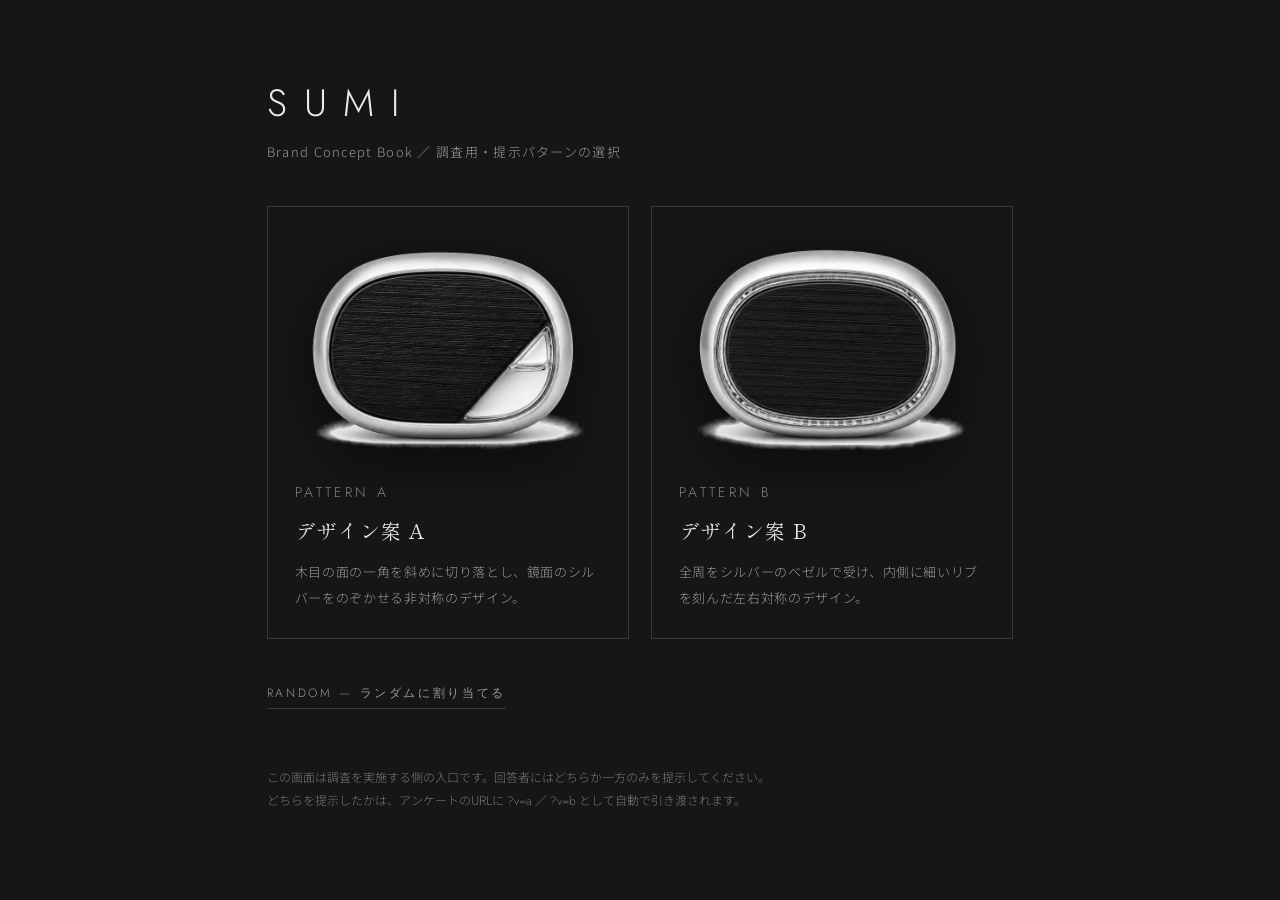
==== index.html @ 1f9c94f1 "SUMIブランドコンセプトブックをHTML化し、A/B2案の分岐を追加 iPadで見せてその場でアンケートに答えてもらう調査用の静的サイト。 Figmaで管理していた10ページのブックをコードに移し、" ====
<!DOCTYPE html>
<html lang="ja">
<head>
<meta charset="utf-8">
<meta name="viewport" content="width=device-width, initial-scale=1, viewport-fit=cover">
<meta name="apple-mobile-web-app-capable" content="yes">
<meta name="apple-mobile-web-app-status-bar-style" content="black-translucent">
<meta name="theme-color" content="#161616">
<meta name="robots" content="noindex, nofollow">
<title>SUMI — 調査用 提示パターン選択</title>
<link rel="preconnect" href="https://fonts.googleapis.com">
<link rel="preconnect" href="https://fonts.gstatic.com" crossorigin>
<link href="https://fonts.googleapis.com/css2?family=Shippori+Mincho:wght@400;500&family=Noto+Sans+JP:wght@300;400&family=Jost:wght@300;400&display=swap" rel="stylesheet">
<link rel="stylesheet" href="assets/css/book.css">
</head>
<body>
<main class="top">

  <div class="top__head">
    <div class="top__mark">SUMI</div>
    <div class="top__sub">Brand Concept Book ／ 調査用・提示パターンの選択</div>
  </div>

  <div class="choices">
    <a class="choice" href="a/">
      <div class="choice__img"><img src="assets/img/product-a.png" alt="デザイン案 A"></div>
      <div class="choice__k">PATTERN A</div>
      <div class="choice__t">デザイン案 A</div>
      <div class="choice__d">木目の面の一角を斜めに切り落とし、鏡面のシルバーをのぞかせる非対称のデザイン。</div>
    </a>

    <a class="choice" href="b/">
      <div class="choice__img"><img src="assets/img/product-b.png" alt="デザイン案 B"></div>
      <div class="choice__k">PATTERN B</div>
      <div class="choice__t">デザイン案 B</div>
      <div class="choice__d">全周をシルバーのベゼルで受け、内側に細いリブを刻んだ左右対称のデザイン。</div>
    </a>
  </div>

  <a class="top__random" href="#" id="random">RANDOM — ランダムに割り当てる</a>

  <p class="top__note">
    この画面は調査を実施する側の入口です。回答者にはどちらか一方のみを提示してください。<br>
    どちらを提示したかは、アンケートのURLに <span class="latin">?v=a</span> ／ <span class="latin">?v=b</span> として自動で引き渡されます。
  </p>

</main>

<script>
  // 提示パターンの偏りを避けたいときのランダム割り当て
  document.getElementById("random").addEventListener("click", function (e) {
    e.preventDefault();
    location.href = Math.random() < 0.5 ? "a/" : "b/";
  });
</script>
</body>
</html>
---- assets/css/book.css ----
/* =========================================================================
   SUMI Brand Concept Book — スタイル
   黒地・明朝見出し・広い字間。iPad（横持ち／縦持ち）での閲覧を前提にする。
   ========================================================================= */

:root {
  --bg: #161616;
  --ink: #edeae5;
  --ink-60: rgba(237, 234, 229, 0.62);
  --ink-45: rgba(237, 234, 229, 0.45);
  --hair: rgba(237, 234, 229, 0.16);
  --hair-strong: rgba(237, 234, 229, 0.32);

  --serif: "Shippori Mincho", "Hiragino Mincho ProN", "Yu Mincho", serif;
  --sans: "Noto Sans JP", "Hiragino Sans", sans-serif;
  --latin: "Jost", "Helvetica Neue", sans-serif;

  /* ページ内の左右余白。画面幅に応じて伸縮させる */
  --pad-x: clamp(28px, 6vw, 88px);
  --pad-y: clamp(28px, 5vh, 64px);
  --measure: 34em;
}

* { box-sizing: border-box; }

html, body {
  margin: 0;
  height: 100%;
  background: var(--bg);
  color: var(--ink);
  font-family: var(--sans);
  font-weight: 300;
  -webkit-font-smoothing: antialiased;
  -webkit-text-size-adjust: 100%;
  overscroll-behavior: none;
}

/* iPadで本文を長押ししたときの選択・コールアウトを抑える（誤操作防止） */
body.book {
  -webkit-touch-callout: none;
  -webkit-user-select: none;
  user-select: none;
}

/* ---------- 横めくりビューアー ---------- */
.pager {
  display: flex;
  height: 100dvh;
  overflow-x: auto;
  overflow-y: hidden;
  scroll-snap-type: x mandatory;
  scroll-behavior: smooth;
  -webkit-overflow-scrolling: touch;
  scrollbar-width: none;
}
.pager::-webkit-scrollbar { display: none; }

.page {
  position: relative;
  flex: 0 0 100vw;
  width: 100vw;
  height: 100dvh;
  scroll-snap-align: center;
  scroll-snap-stop: always;
  padding: var(--pad-y) var(--pad-x);
  display: flex;
  flex-direction: column;
  overflow: hidden;
}

/* 内容が縦に収まらない場合だけ、そのページ内で縦スクロールを許す */
.page__body {
  flex: 1 1 auto;
  min-height: 0;
  overflow-y: auto;
  display: flex;
  flex-direction: column;
  justify-content: center;
  gap: clamp(18px, 3.2vh, 34px);
  padding-block: clamp(12px, 2vh, 28px);
}
.page__body::-webkit-scrollbar { display: none; }

.wrap { width: 100%; max-width: min(46em, 100%); }

/* ---------- ヘッダー / フッター ---------- */
.head {
  flex: 0 0 auto;
  display: flex;
  align-items: baseline;
  justify-content: space-between;
  gap: 16px;
  padding-bottom: clamp(10px, 1.6vh, 18px);
  border-bottom: 1px solid var(--hair);
}
.head__jp { font-size: clamp(11px, 1.15vw, 13px); letter-spacing: 0.14em; opacity: 0.8; }
.head__en {
  font-family: var(--latin); font-weight: 300;
  font-size: clamp(11px, 1.15vw, 13px); letter-spacing: 0.22em; opacity: 0.5;
}

.foot {
  flex: 0 0 auto;
  display: flex;
  align-items: center;
  justify-content: space-between;
  gap: 16px;
  padding-top: clamp(8px, 1.4vh, 16px);
}
.foot__mark {
  font-family: var(--latin); font-weight: 300;
  font-size: clamp(13px, 1.4vw, 16px); letter-spacing: 0.42em; opacity: 0.75;
}
.foot__folio {
  font-family: var(--latin); font-weight: 300;
  font-size: clamp(9px, 1vw, 11px); letter-spacing: 0.2em; opacity: 0.42;
}

/* ---------- 文字組み ---------- */
.display {
  font-family: var(--serif);
  font-weight: 400;
  font-size: clamp(21px, 2.55vw, 34px);
  line-height: 1.8;
  letter-spacing: 0.06em;
  white-space: pre-line;
  max-width: 22em;
  margin: 0;
}
.display--sm { font-size: clamp(18px, 2vw, 26px); }

.lead, .body {
  font-size: clamp(13px, 1.25vw, 16px);
  line-height: 2.15;
  letter-spacing: 0.06em;
  color: var(--ink-60);
  white-space: pre-line;
  max-width: var(--measure);
  margin: 0;
}
.body + .body { margin-top: 1.2em; }

.note {
  font-size: clamp(10px, 1vw, 12px);
  line-height: 1.9;
  letter-spacing: 0.04em;
  color: var(--ink-45);
  margin: 0;
}

.mincho { font-family: var(--serif); font-weight: 400; letter-spacing: 0.08em; }
.latin { font-family: var(--latin); font-weight: 300; }

.tick { width: 40px; height: 1px; background: var(--hair-strong); border: 0; margin: 0; }

/* ---------- 各ページ固有 ---------- */

/* 表紙 */
.cover { justify-content: flex-end; padding: 0; }
.cover__photo {
  position: absolute; inset: 0;
  display: flex; align-items: center; justify-content: center;
  overflow: hidden;
}
.cover__photo img {
  width: min(62%, 520px);
  max-height: 62%;
  object-fit: contain;
  transform: translateY(-6%);
  filter: drop-shadow(0 26px 40px rgba(0,0,0,0.55));
}
.cover__scrim {
  position: absolute; inset: 0;
  background: linear-gradient(to bottom, rgba(22,22,22,0) 35%, rgba(22,22,22,0.85) 72%, #161616 100%);
}
.cover__inner {
  position: relative;
  padding: var(--pad-y) var(--pad-x);
  display: flex; flex-direction: column; gap: clamp(14px, 2vh, 22px);
  width: 100%;
}
.cover__mark {
  font-family: var(--latin); font-weight: 300;
  font-size: clamp(26px, 3.4vw, 44px); letter-spacing: 0.44em;
}
.cover__tag {
  font-family: var(--serif);
  font-size: clamp(14px, 1.5vw, 19px); line-height: 1.9; letter-spacing: 0.08em;
}
.cover__meta {
  display: flex; justify-content: space-between; align-items: baseline;
  gap: 16px; padding-top: clamp(8px, 1.4vh, 16px);
}
.cover__meta span:first-child {
  font-family: var(--latin); font-weight: 300;
  font-size: clamp(10px, 1vw, 12px); letter-spacing: 0.24em; opacity: 0.55;
}
.cover__meta span:last-child { font-size: clamp(9px, 0.95vw, 11px); letter-spacing: 0.08em; opacity: 0.45; }

/* 仕様リスト（はじめに） */
.specs { width: 100%; max-width: var(--measure); border-top: 1px solid var(--hair); }
.specs__row {
  display: flex; align-items: baseline; justify-content: space-between; gap: 16px;
  padding: clamp(13px, 2vh, 20px) 0;
  border-bottom: 1px solid var(--hair);
}
.specs__k { font-family: var(--latin); font-weight: 300; font-size: clamp(9px, 0.95vw, 11px); letter-spacing: 0.22em; opacity: 0.42; }
.specs__v { font-size: clamp(12px, 1.15vw, 14px); letter-spacing: 0.06em; }

/* Value */
.values { width: 100%; max-width: var(--measure); border-top: 1px solid var(--hair); }
.value {
  display: grid;
  grid-template-columns: 3.2em 1fr;
  gap: 0 clamp(10px, 1.6vw, 18px);
  padding: clamp(14px, 2.4vh, 26px) 0;
  border-bottom: 1px solid var(--hair);
}
.value__num { font-family: var(--latin); font-weight: 300; font-size: clamp(10px, 1vw, 12px); letter-spacing: 0.2em; opacity: 0.4; padding-top: 0.4em; }
.value__en { font-family: var(--latin); font-weight: 300; font-size: clamp(14px, 1.5vw, 18px); letter-spacing: 0.16em; }
.value__jp { font-family: var(--serif); font-size: clamp(15px, 1.6vw, 19px); letter-spacing: 0.08em; margin-top: 0.25em; }
.value__desc { font-size: clamp(11px, 1.1vw, 13px); line-height: 2; letter-spacing: 0.05em; color: var(--ink-60); margin-top: 0.7em; }

/* 名前の由来 */
.name__mark { font-family: var(--latin); font-weight: 300; font-size: clamp(34px, 5vw, 62px); letter-spacing: 0.34em; }
.name__reading { font-family: var(--serif); font-size: clamp(12px, 1.2vw, 15px); letter-spacing: 0.14em; opacity: 0.55; margin-top: 0.4em; }
.terms { width: 100%; max-width: var(--measure); border-top: 1px solid var(--hair); }
.term {
  display: grid; grid-template-columns: 5.5em 1fr; gap: 0 clamp(12px, 2vw, 24px);
  padding: clamp(14px, 2.4vh, 26px) 0; border-bottom: 1px solid var(--hair);
}
.term__k { font-family: var(--serif); font-weight: 500; font-size: clamp(16px, 1.8vw, 21px); letter-spacing: 0.08em; }
.term__v { font-size: clamp(11px, 1.1vw, 13px); line-height: 2.1; letter-spacing: 0.05em; color: var(--ink-60); }

/* プロダクト */
.product { display: grid; gap: clamp(16px, 3vh, 30px); align-items: center; width: 100%; }
@media (min-aspect-ratio: 1/1) and (min-width: 820px) {
  .product { grid-template-columns: 1fr 1fr; gap: clamp(24px, 4vw, 56px); max-width: none; }
}
.product__figure {
  display: flex; align-items: center; justify-content: center;
  min-height: 0;
}
.product__figure img {
  width: 100%; max-width: 420px;
  max-height: min(46vh, 420px);
  object-fit: contain;
  filter: drop-shadow(0 18px 30px rgba(0,0,0,0.5));
}
.product__text { display: flex; flex-direction: column; gap: clamp(12px, 2vh, 20px); }
.points { border-top: 1px solid var(--hair); }
.point {
  display: flex; align-items: baseline; justify-content: space-between; gap: 14px;
  padding: clamp(9px, 1.5vh, 14px) 0; border-bottom: 1px solid var(--hair);
}
.point__k { font-family: var(--latin); font-weight: 300; font-size: clamp(9px, 0.95vw, 11px); letter-spacing: 0.22em; opacity: 0.42; }
.point__v { font-size: clamp(11px, 1.1vw, 13px); letter-spacing: 0.05em; }

/* 車内での佇まい（画像未生成時のプレースホルダー付き） */
.incar__frame {
  width: 100%; aspect-ratio: 16 / 9;
  border: 1px solid var(--hair);
  display: flex; align-items: center; justify-content: center;
  overflow: hidden;
  max-height: 48vh;
}
.incar__frame img { width: 100%; height: 100%; object-fit: cover; }
.incar__placeholder { font-size: clamp(10px, 1vw, 12px); letter-spacing: 0.08em; color: var(--ink-45); }

/* 香り */
.keywords { display: flex; flex-wrap: wrap; gap: clamp(16px, 3vw, 40px); border-top: 1px solid var(--hair); border-bottom: 1px solid var(--hair); padding: clamp(12px, 2vh, 20px) 0; }
.keywords span { font-family: var(--serif); font-size: clamp(14px, 1.5vw, 18px); letter-spacing: 0.1em; opacity: 0.88; }

/* 価格 */
.price { font-family: var(--latin); font-weight: 300; font-size: clamp(30px, 4.4vw, 56px); letter-spacing: 0.04em; }
.price__label { font-size: clamp(11px, 1.1vw, 13px); letter-spacing: 0.1em; color: var(--ink-60); }

/* アンケート */
.cta {
  display: flex; align-items: center; justify-content: space-between; gap: 20px;
  width: 100%; max-width: var(--measure);
  padding: clamp(18px, 3vh, 30px) clamp(18px, 3vw, 32px);
  border: 1px solid var(--hair-strong);
  background: rgba(237, 234, 229, 0.05);
  color: inherit; text-decoration: none;
  transition: background 160ms ease, border-color 160ms ease;
}
.cta:active { background: rgba(237, 234, 229, 0.11); border-color: var(--ink-45); }
.cta__main { font-family: var(--serif); font-weight: 500; font-size: clamp(15px, 1.7vw, 20px); letter-spacing: 0.08em; }
.cta__sub { font-size: clamp(10px, 1vw, 12px); letter-spacing: 0.08em; color: var(--ink-60); margin-top: 0.5em; }
.cta__arrow { font-family: var(--latin); font-size: clamp(16px, 2vw, 22px); opacity: 0.6; }
.cta[aria-disabled="true"] { opacity: 0.5; pointer-events: none; }

/* ---------- ナビゲーション ---------- */
.nav-zone {
  position: fixed; top: 0; bottom: 0; width: clamp(56px, 9vw, 110px);
  z-index: 5; background: transparent; border: 0; cursor: pointer;
  -webkit-tap-highlight-color: transparent;
}
.nav-zone--prev { left: 0; }
.nav-zone--next { right: 0; }
.nav-zone:disabled { pointer-events: none; }

.progress {
  position: fixed; left: 0; right: 0; bottom: 0; height: 2px;
  background: rgba(237, 234, 229, 0.1); z-index: 6;
}
.progress__bar { height: 100%; width: 0; background: var(--ink-45); transition: width 240ms ease; }

.hint {
  position: fixed; bottom: clamp(14px, 2.4vh, 26px); left: 50%; transform: translateX(-50%);
  font-family: var(--latin); font-size: 10px; letter-spacing: 0.24em;
  color: var(--ink-45); z-index: 6; pointer-events: none;
  transition: opacity 500ms ease;
}
.hint[hidden] { display: block !important; opacity: 0; }

/* ---------- TOP（実施者用の分岐画面） ---------- */
.top {
  min-height: 100dvh; display: flex; flex-direction: column; justify-content: center;
  gap: clamp(28px, 5vh, 56px); padding: var(--pad-y) var(--pad-x);
  max-width: 900px; margin: 0 auto;
}
.top__head { display: flex; flex-direction: column; gap: 12px; }
.top__mark { font-family: var(--latin); font-weight: 300; font-size: clamp(24px, 3vw, 38px); letter-spacing: 0.44em; }
.top__sub { font-size: clamp(11px, 1.1vw, 13px); letter-spacing: 0.1em; color: var(--ink-60); }
.choices { display: grid; gap: clamp(14px, 2.4vh, 22px); grid-template-columns: 1fr; }
@media (min-width: 720px) { .choices { grid-template-columns: 1fr 1fr; } }
.choice {
  display: flex; flex-direction: column; gap: 14px;
  padding: clamp(18px, 3vh, 28px);
  border: 1px solid var(--hair); color: inherit; text-decoration: none;
  transition: border-color 160ms ease, background 160ms ease;
}
.choice:active { border-color: var(--ink-45); background: rgba(237, 234, 229, 0.05); }
.choice__img { display: flex; align-items: center; justify-content: center; height: clamp(150px, 26vh, 260px); }
.choice__img img { max-width: 100%; max-height: 100%; object-fit: contain; filter: drop-shadow(0 14px 24px rgba(0,0,0,0.5)); }
.choice__k { font-family: var(--latin); font-weight: 300; font-size: clamp(12px, 1.2vw, 14px); letter-spacing: 0.24em; opacity: 0.5; }
.choice__t { font-family: var(--serif); font-size: clamp(15px, 1.7vw, 20px); letter-spacing: 0.08em; }
.choice__d { font-size: clamp(11px, 1.1vw, 13px); line-height: 2; letter-spacing: 0.05em; color: var(--ink-60); }
.top__random {
  align-self: flex-start;
  font-family: var(--latin); font-size: clamp(10px, 1vw, 12px); letter-spacing: 0.22em;
  color: var(--ink-60); text-decoration: none;
  border-bottom: 1px solid var(--hair); padding-bottom: 6px;
}
.top__note { font-size: clamp(10px, 1vw, 12px); line-height: 1.9; color: var(--ink-45); }
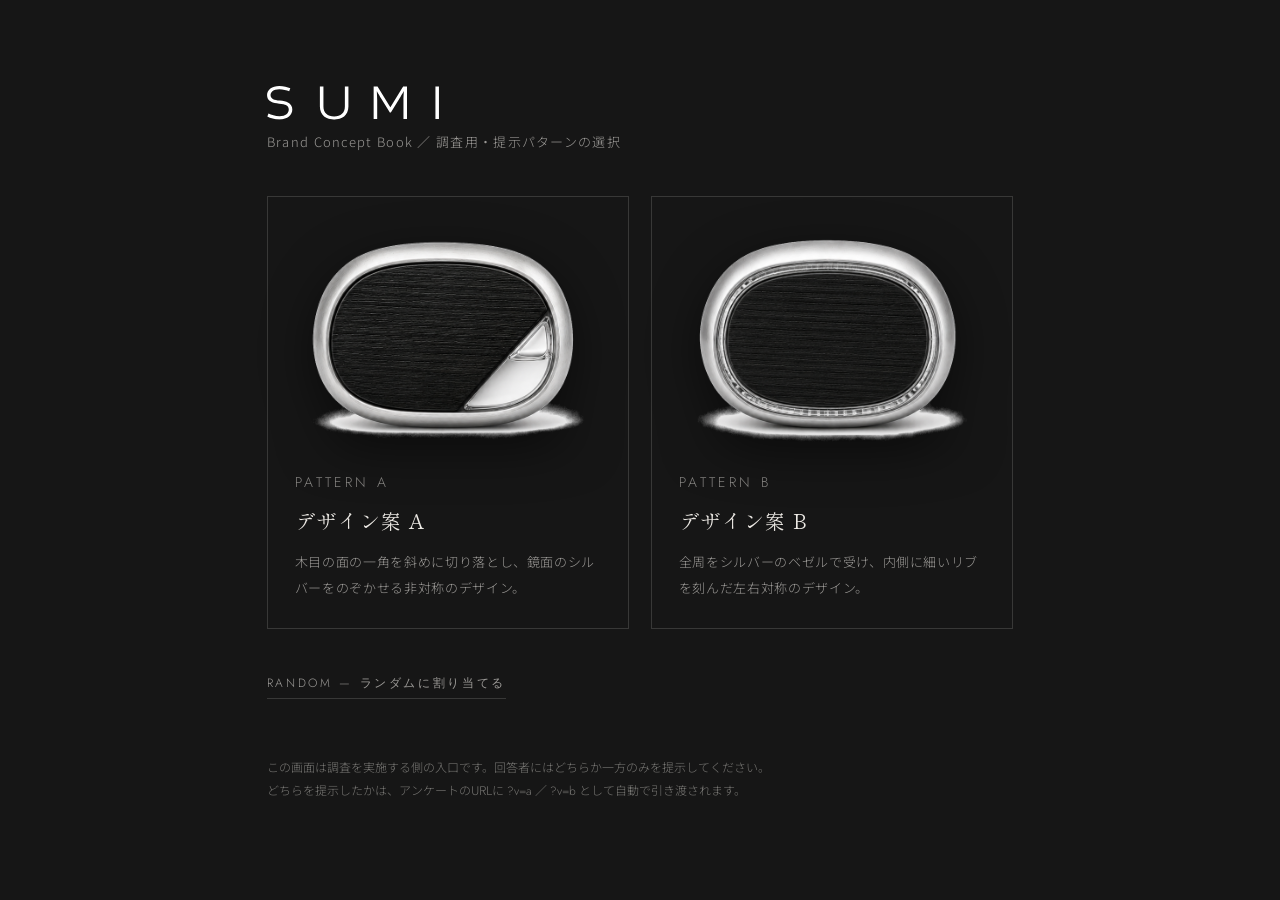
==== commit 7025af1a: "SUMIロゴを公式SVGに差し替え、使用ルールを明文化 これまで表紙・フッター・名前の由来ページ・TOPのロゴを Jost の文字組みで 代用していたが、ブランドイメージの一貫性が最優先という方針にも" ====
--- a/index.html
+++ b/index.html
@@ -17,7 +17,7 @@
 <main class="top">
 
   <div class="top__head">
-    <div class="top__mark">SUMI</div>
+    <div class="top__mark"><img class="logo" src="assets/img/logo-white.svg" alt="SUMI"></div>
     <div class="top__sub">Brand Concept Book ／ 調査用・提示パターンの選択</div>
   </div>
 
--- a/assets/css/book.css
+++ b/assets/css/book.css
@@ -107,10 +107,7 @@
   gap: 16px;
   padding-top: clamp(8px, 1.4vh, 16px);
 }
-.foot__mark {
-  font-family: var(--latin); font-weight: 300;
-  font-size: clamp(13px, 1.4vw, 16px); letter-spacing: 0.42em; opacity: 0.75;
-}
+.foot__mark { width: clamp(52px, 6.5vw, 74px); opacity: 0.75; }
 .foot__folio {
   font-family: var(--latin); font-weight: 300;
   font-size: clamp(9px, 1vw, 11px); letter-spacing: 0.2em; opacity: 0.42;
@@ -153,6 +150,9 @@
 
 .tick { width: 40px; height: 1px; background: var(--hair-strong); border: 0; margin: 0; }
 
+/* ロゴ。必ず assets/img/logo-*.svg（Figma書き出しの公式データ）を使う */
+.logo { display: block; width: 100%; height: auto; }
+
 /* ---------- 各ページ固有 ---------- */
 
 /* 表紙 */
@@ -179,10 +179,7 @@
   display: flex; flex-direction: column; gap: clamp(14px, 2vh, 22px);
   width: 100%;
 }
-.cover__mark {
-  font-family: var(--latin); font-weight: 300;
-  font-size: clamp(26px, 3.4vw, 44px); letter-spacing: 0.44em;
-}
+.cover__mark { width: clamp(126px, 16vw, 196px); }
 .cover__tag {
   font-family: var(--serif);
   font-size: clamp(14px, 1.5vw, 19px); line-height: 1.9; letter-spacing: 0.08em;
@@ -222,7 +219,7 @@
 .value__desc { font-size: clamp(11px, 1.1vw, 13px); line-height: 2; letter-spacing: 0.05em; color: var(--ink-60); margin-top: 0.7em; }
 
 /* 名前の由来 */
-.name__mark { font-family: var(--latin); font-weight: 300; font-size: clamp(34px, 5vw, 62px); letter-spacing: 0.34em; }
+.name__mark { display: block; width: clamp(168px, 26vw, 292px); }
 .name__reading { font-family: var(--serif); font-size: clamp(12px, 1.2vw, 15px); letter-spacing: 0.14em; opacity: 0.55; margin-top: 0.4em; }
 .terms { width: 100%; max-width: var(--measure); border-top: 1px solid var(--hair); }
 .term {
@@ -322,7 +319,7 @@
   max-width: 900px; margin: 0 auto;
 }
 .top__head { display: flex; flex-direction: column; gap: 12px; }
-.top__mark { font-family: var(--latin); font-weight: 300; font-size: clamp(24px, 3vw, 38px); letter-spacing: 0.44em; }
+.top__mark { width: clamp(112px, 14vw, 172px); }
 .top__sub { font-size: clamp(11px, 1.1vw, 13px); letter-spacing: 0.1em; color: var(--ink-60); }
 .choices { display: grid; gap: clamp(14px, 2.4vh, 22px); grid-template-columns: 1fr; }
 @media (min-width: 720px) { .choices { grid-template-columns: 1fr 1fr; } }
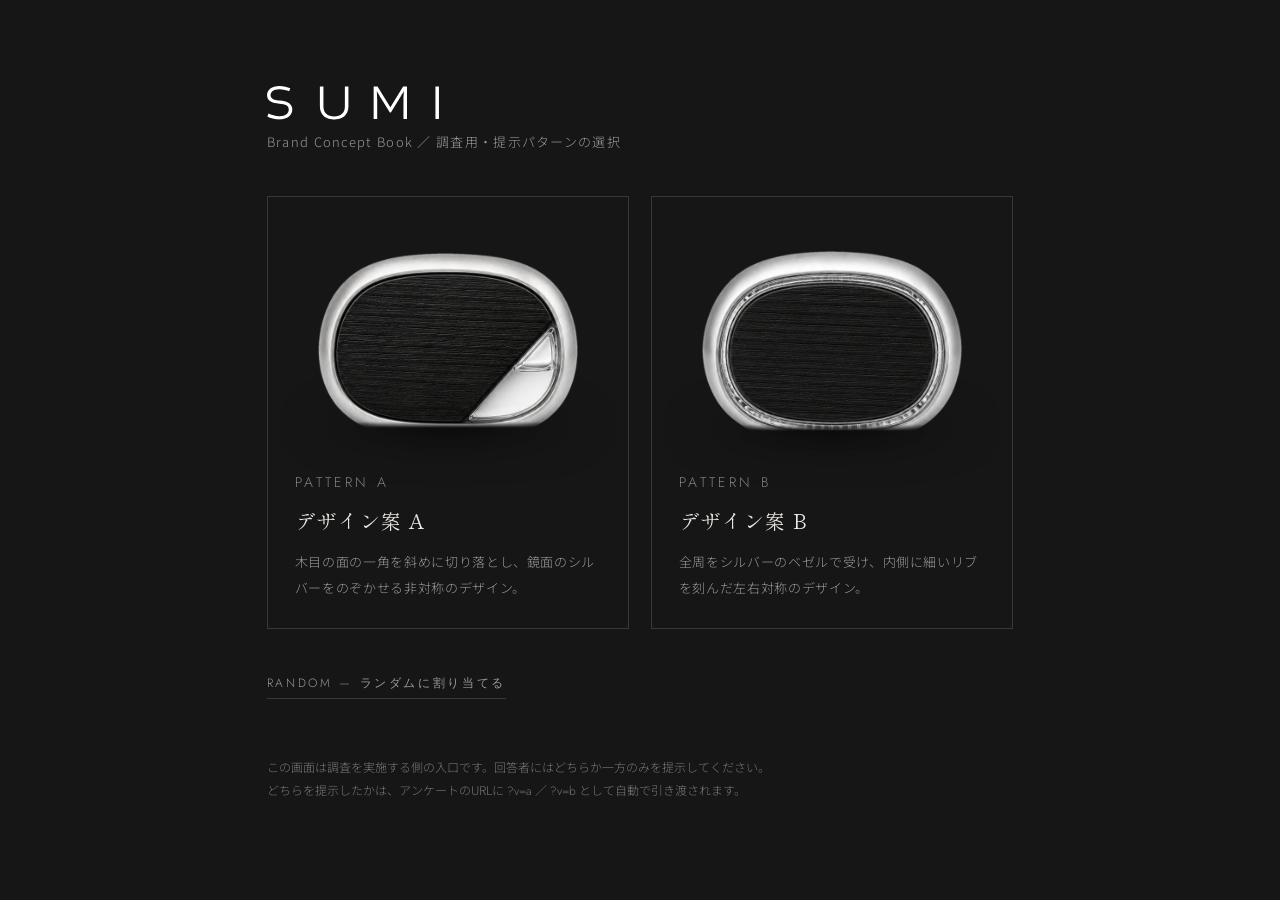
==== commit 29d480e1: "製品画像を完全に切り抜き、影をCSSで作り直す これまでの切り抜きは、元画像に焼き込まれた白背景用のドロップシャドウを 製品と一緒に残していたため、黒地では製品の下に灰色の溜まりとして見えていた。  " ====
--- a/index.html
+++ b/index.html
@@ -23,14 +23,14 @@
 
   <div class="choices">
     <a class="choice" href="a/">
-      <div class="choice__img"><img src="assets/img/product-a.png" alt="デザイン案 A"></div>
+      <div class="choice__img"><span class="shot"><img src="assets/img/product-a.png" alt="デザイン案 A"></span></div>
       <div class="choice__k">PATTERN A</div>
       <div class="choice__t">デザイン案 A</div>
       <div class="choice__d">木目の面の一角を斜めに切り落とし、鏡面のシルバーをのぞかせる非対称のデザイン。</div>
     </a>
 
     <a class="choice" href="b/">
-      <div class="choice__img"><img src="assets/img/product-b.png" alt="デザイン案 B"></div>
+      <div class="choice__img"><span class="shot"><img src="assets/img/product-b.png" alt="デザイン案 B"></span></div>
       <div class="choice__k">PATTERN B</div>
       <div class="choice__t">デザイン案 B</div>
       <div class="choice__d">全周をシルバーのベゼルで受け、内側に細いリブを刻んだ左右対称のデザイン。</div>
--- a/assets/css/book.css
+++ b/assets/css/book.css
@@ -153,6 +153,32 @@
 /* ロゴ。必ず assets/img/logo-*.svg（Figma書き出しの公式データ）を使う */
 .logo { display: block; width: 100%; height: auto; }
 
+/* 製品画像。元画像に焼き込まれた白背景用の影は切り抜きで除いてあるので、
+   黒地に合う影をここで作る。手前から順に、接地影（::after）と
+   広く薄いアンビエント（::before）の2層。 */
+.shot { position: relative; display: inline-block; line-height: 0; }
+.shot img { position: relative; z-index: 1; display: block; width: 100%; height: auto; }
+.shot::before,
+.shot::after {
+  content: "";
+  position: absolute;
+  left: 50%;
+  transform: translateX(-50%);
+  border-radius: 50%;
+  z-index: 0;
+  pointer-events: none;
+}
+.shot::before {
+  width: 118%; height: 24%; bottom: -10%;
+  background: radial-gradient(closest-side, rgba(0, 0, 0, 0.62), rgba(0, 0, 0, 0) 100%);
+  filter: blur(20px);
+}
+.shot::after {
+  width: 66%; height: 8%; bottom: -2%;
+  background: radial-gradient(closest-side, rgba(0, 0, 0, 0.95), rgba(0, 0, 0, 0) 100%);
+  filter: blur(8px);
+}
+
 /* ---------- 各ページ固有 ---------- */
 
 /* 表紙 */
@@ -162,12 +188,10 @@
   display: flex; align-items: center; justify-content: center;
   overflow: hidden;
 }
-.cover__photo img {
-  width: min(62%, 520px);
-  max-height: 62%;
-  object-fit: contain;
+.cover__photo .shot {
+  /* 高さは幅から決まるので、縦に溢れないよう vh でも上限をかける */
+  width: min(62%, 520px, 74vh);
   transform: translateY(-6%);
-  filter: drop-shadow(0 26px 40px rgba(0,0,0,0.55));
 }
 .cover__scrim {
   position: absolute; inset: 0;
@@ -238,12 +262,7 @@
   display: flex; align-items: center; justify-content: center;
   min-height: 0;
 }
-.product__figure img {
-  width: 100%; max-width: 420px;
-  max-height: min(46vh, 420px);
-  object-fit: contain;
-  filter: drop-shadow(0 18px 30px rgba(0,0,0,0.5));
-}
+.product__figure .shot { width: min(100%, 420px, 60vh); }
 .product__text { display: flex; flex-direction: column; gap: clamp(12px, 2vh, 20px); }
 .points { border-top: 1px solid var(--hair); }
 .point {
@@ -331,7 +350,7 @@
 }
 .choice:active { border-color: var(--ink-45); background: rgba(237, 234, 229, 0.05); }
 .choice__img { display: flex; align-items: center; justify-content: center; height: clamp(150px, 26vh, 260px); }
-.choice__img img { max-width: 100%; max-height: 100%; object-fit: contain; filter: drop-shadow(0 14px 24px rgba(0,0,0,0.5)); }
+.choice__img .shot { width: min(88%, 260px); }
 .choice__k { font-family: var(--latin); font-weight: 300; font-size: clamp(12px, 1.2vw, 14px); letter-spacing: 0.24em; opacity: 0.5; }
 .choice__t { font-family: var(--serif); font-size: clamp(15px, 1.7vw, 20px); letter-spacing: 0.08em; }
 .choice__d { font-size: clamp(11px, 1.1vw, 13px); line-height: 2; letter-spacing: 0.05em; color: var(--ink-60); }
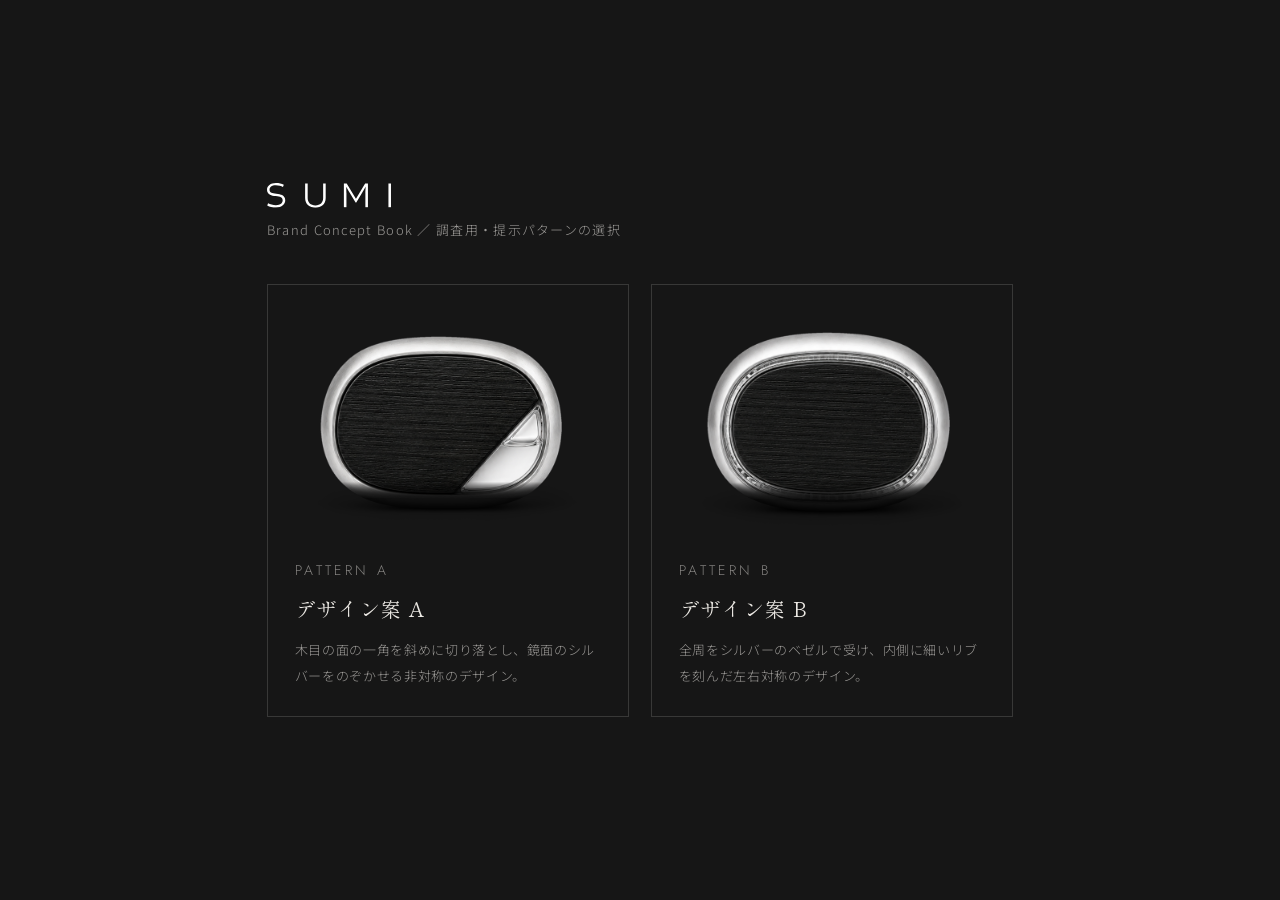
==== commit ec00c0eb: "TOPの不要テキストを削除、本文をコンテンツ幅へ、各ページに世界観カットを追加 - TOP: ランダム割り当てのリンクと運用注記を削除 - ロゴを全体的に縮小（表紙・フッター・TOP） - 本文の行長" ====
--- a/index.html
+++ b/index.html
@@ -37,21 +37,6 @@
     </a>
   </div>
 
-  <a class="top__random" href="#" id="random">RANDOM — ランダムに割り当てる</a>
-
-  <p class="top__note">
-    この画面は調査を実施する側の入口です。回答者にはどちらか一方のみを提示してください。<br>
-    どちらを提示したかは、アンケートのURLに <span class="latin">?v=a</span> ／ <span class="latin">?v=b</span> として自動で引き渡されます。
-  </p>
-
 </main>
-
-<script>
-  // 提示パターンの偏りを避けたいときのランダム割り当て
-  document.getElementById("random").addEventListener("click", function (e) {
-    e.preventDefault();
-    location.href = Math.random() < 0.5 ? "a/" : "b/";
-  });
-</script>
 </body>
 </html>
--- a/assets/css/book.css
+++ b/assets/css/book.css
@@ -18,7 +18,7 @@
   /* ページ内の左右余白。画面幅に応じて伸縮させる */
   --pad-x: clamp(28px, 6vw, 88px);
   --pad-y: clamp(28px, 5vh, 64px);
-  --measure: 34em;
+  --measure: 100%;
 }
 
 * { box-sizing: border-box; }
@@ -81,7 +81,7 @@
 }
 .page__body::-webkit-scrollbar { display: none; }
 
-.wrap { width: 100%; max-width: min(46em, 100%); }
+.wrap { width: 100%; max-width: 100%; }
 
 /* ---------- ヘッダー / フッター ---------- */
 .head {
@@ -107,7 +107,7 @@
   gap: 16px;
   padding-top: clamp(8px, 1.4vh, 16px);
 }
-.foot__mark { width: clamp(52px, 6.5vw, 74px); opacity: 0.75; }
+.foot__mark { width: clamp(40px, 4.6vw, 54px); opacity: 0.7; }
 .foot__folio {
   font-family: var(--latin); font-weight: 300;
   font-size: clamp(9px, 1vw, 11px); letter-spacing: 0.2em; opacity: 0.42;
@@ -121,7 +121,6 @@
   line-height: 1.8;
   letter-spacing: 0.06em;
   white-space: pre-line;
-  max-width: 22em;
   margin: 0;
 }
 .display--sm { font-size: clamp(18px, 2vw, 26px); }
@@ -129,6 +128,8 @@
 .lead, .body {
   font-size: clamp(13px, 1.25vw, 16px);
   line-height: 2.15;
+  /* 最終行に1〜2文字だけ残るのを避ける（対応ブラウザのみ） */
+  text-wrap: pretty;
   letter-spacing: 0.06em;
   color: var(--ink-60);
   white-space: pre-line;
@@ -153,31 +154,10 @@
 /* ロゴ。必ず assets/img/logo-*.svg（Figma書き出しの公式データ）を使う */
 .logo { display: block; width: 100%; height: auto; }
 
-/* 製品画像。元画像に焼き込まれた白背景用の影は切り抜きで除いてあるので、
-   黒地に合う影をここで作る。手前から順に、接地影（::after）と
-   広く薄いアンビエント（::before）の2層。 */
-.shot { position: relative; display: inline-block; line-height: 0; }
-.shot img { position: relative; z-index: 1; display: block; width: 100%; height: auto; }
-.shot::before,
-.shot::after {
-  content: "";
-  position: absolute;
-  left: 50%;
-  transform: translateX(-50%);
-  border-radius: 50%;
-  z-index: 0;
-  pointer-events: none;
-}
-.shot::before {
-  width: 118%; height: 24%; bottom: -10%;
-  background: radial-gradient(closest-side, rgba(0, 0, 0, 0.62), rgba(0, 0, 0, 0) 100%);
-  filter: blur(20px);
-}
-.shot::after {
-  width: 66%; height: 8%; bottom: -2%;
-  background: radial-gradient(closest-side, rgba(0, 0, 0, 0.95), rgba(0, 0, 0, 0) 100%);
-  filter: blur(8px);
-}
+/* 製品画像。透過PNGをそのまま置く（影は付けない）。
+   .shot は画像の表示幅を決めるためのラッパー。 */
+.shot { display: inline-block; line-height: 0; }
+.shot img { display: block; width: 100%; height: auto; }
 
 /* ---------- 各ページ固有 ---------- */
 
@@ -203,7 +183,7 @@
   display: flex; flex-direction: column; gap: clamp(14px, 2vh, 22px);
   width: 100%;
 }
-.cover__mark { width: clamp(126px, 16vw, 196px); }
+.cover__mark { width: clamp(92px, 11vw, 138px); }
 .cover__tag {
   font-family: var(--serif);
   font-size: clamp(14px, 1.5vw, 19px); line-height: 1.9; letter-spacing: 0.08em;
@@ -217,6 +197,44 @@
   font-size: clamp(10px, 1vw, 12px); letter-spacing: 0.24em; opacity: 0.55;
 }
 .cover__meta span:last-child { font-size: clamp(9px, 0.95vw, 11px); letter-spacing: 0.08em; opacity: 0.45; }
+
+/* 表紙の読み方の1行 */
+.cover__guide {
+  font-size: clamp(10px, 1vw, 12px);
+  letter-spacing: 0.08em;
+  color: var(--ink-45);
+}
+
+/* 3語の並び（コンセプトのValue） */
+.trio {
+  display: flex; flex-wrap: wrap; gap: clamp(16px, 4vw, 48px);
+  width: 100%; max-width: var(--measure);
+  border-top: 1px solid var(--hair); border-bottom: 1px solid var(--hair);
+  padding: clamp(12px, 2vh, 18px) 0;
+}
+.trio__en {
+  font-family: var(--latin); font-weight: 300;
+  font-size: clamp(11px, 1.1vw, 13px); letter-spacing: 0.18em; opacity: 0.5;
+}
+.trio__jp {
+  font-family: var(--serif);
+  font-size: clamp(13px, 1.4vw, 16px); letter-spacing: 0.08em; margin-top: 0.4em;
+}
+
+/* 本文に添える補足ブロック（名前の由来・香りについて） */
+.aside {
+  width: 100%; max-width: var(--measure);
+  border-top: 1px solid var(--hair);
+  padding-top: clamp(10px, 1.8vh, 16px);
+}
+.aside__label {
+  font-size: clamp(10px, 1vw, 12px); letter-spacing: 0.14em;
+  color: var(--ink-45); margin-bottom: 0.7em;
+}
+.aside__text {
+  font-size: clamp(11px, 1.1vw, 13px); line-height: 2;
+  letter-spacing: 0.05em; color: var(--ink-60); margin: 0;
+}
 
 /* 仕様リスト（はじめに） */
 .specs { width: 100%; max-width: var(--measure); border-top: 1px solid var(--hair); }
@@ -271,6 +289,15 @@
 }
 .point__k { font-family: var(--latin); font-weight: 300; font-size: clamp(9px, 0.95vw, 11px); letter-spacing: 0.22em; opacity: 0.42; }
 .point__v { font-size: clamp(11px, 1.1vw, 13px); letter-spacing: 0.05em; }
+
+/* 各ページ下部の世界観カット */
+.band {
+  width: 100%;
+  aspect-ratio: 16 / 9;
+  max-height: 26vh;
+  overflow: hidden;
+}
+.band img { width: 100%; height: 100%; object-fit: cover; display: block; }
 
 /* 車内での佇まい（画像未生成時のプレースホルダー付き） */
 .incar__frame {
@@ -338,7 +365,7 @@
   max-width: 900px; margin: 0 auto;
 }
 .top__head { display: flex; flex-direction: column; gap: 12px; }
-.top__mark { width: clamp(112px, 14vw, 172px); }
+.top__mark { width: clamp(84px, 10vw, 124px); }
 .top__sub { font-size: clamp(11px, 1.1vw, 13px); letter-spacing: 0.1em; color: var(--ink-60); }
 .choices { display: grid; gap: clamp(14px, 2.4vh, 22px); grid-template-columns: 1fr; }
 @media (min-width: 720px) { .choices { grid-template-columns: 1fr 1fr; } }
@@ -354,10 +381,3 @@
 .choice__k { font-family: var(--latin); font-weight: 300; font-size: clamp(12px, 1.2vw, 14px); letter-spacing: 0.24em; opacity: 0.5; }
 .choice__t { font-family: var(--serif); font-size: clamp(15px, 1.7vw, 20px); letter-spacing: 0.08em; }
 .choice__d { font-size: clamp(11px, 1.1vw, 13px); line-height: 2; letter-spacing: 0.05em; color: var(--ink-60); }
-.top__random {
-  align-self: flex-start;
-  font-family: var(--latin); font-size: clamp(10px, 1vw, 12px); letter-spacing: 0.22em;
-  color: var(--ink-60); text-decoration: none;
-  border-bottom: 1px solid var(--hair); padding-bottom: 6px;
-}
-.top__note { font-size: clamp(10px, 1vw, 12px); line-height: 1.9; color: var(--ink-45); }
